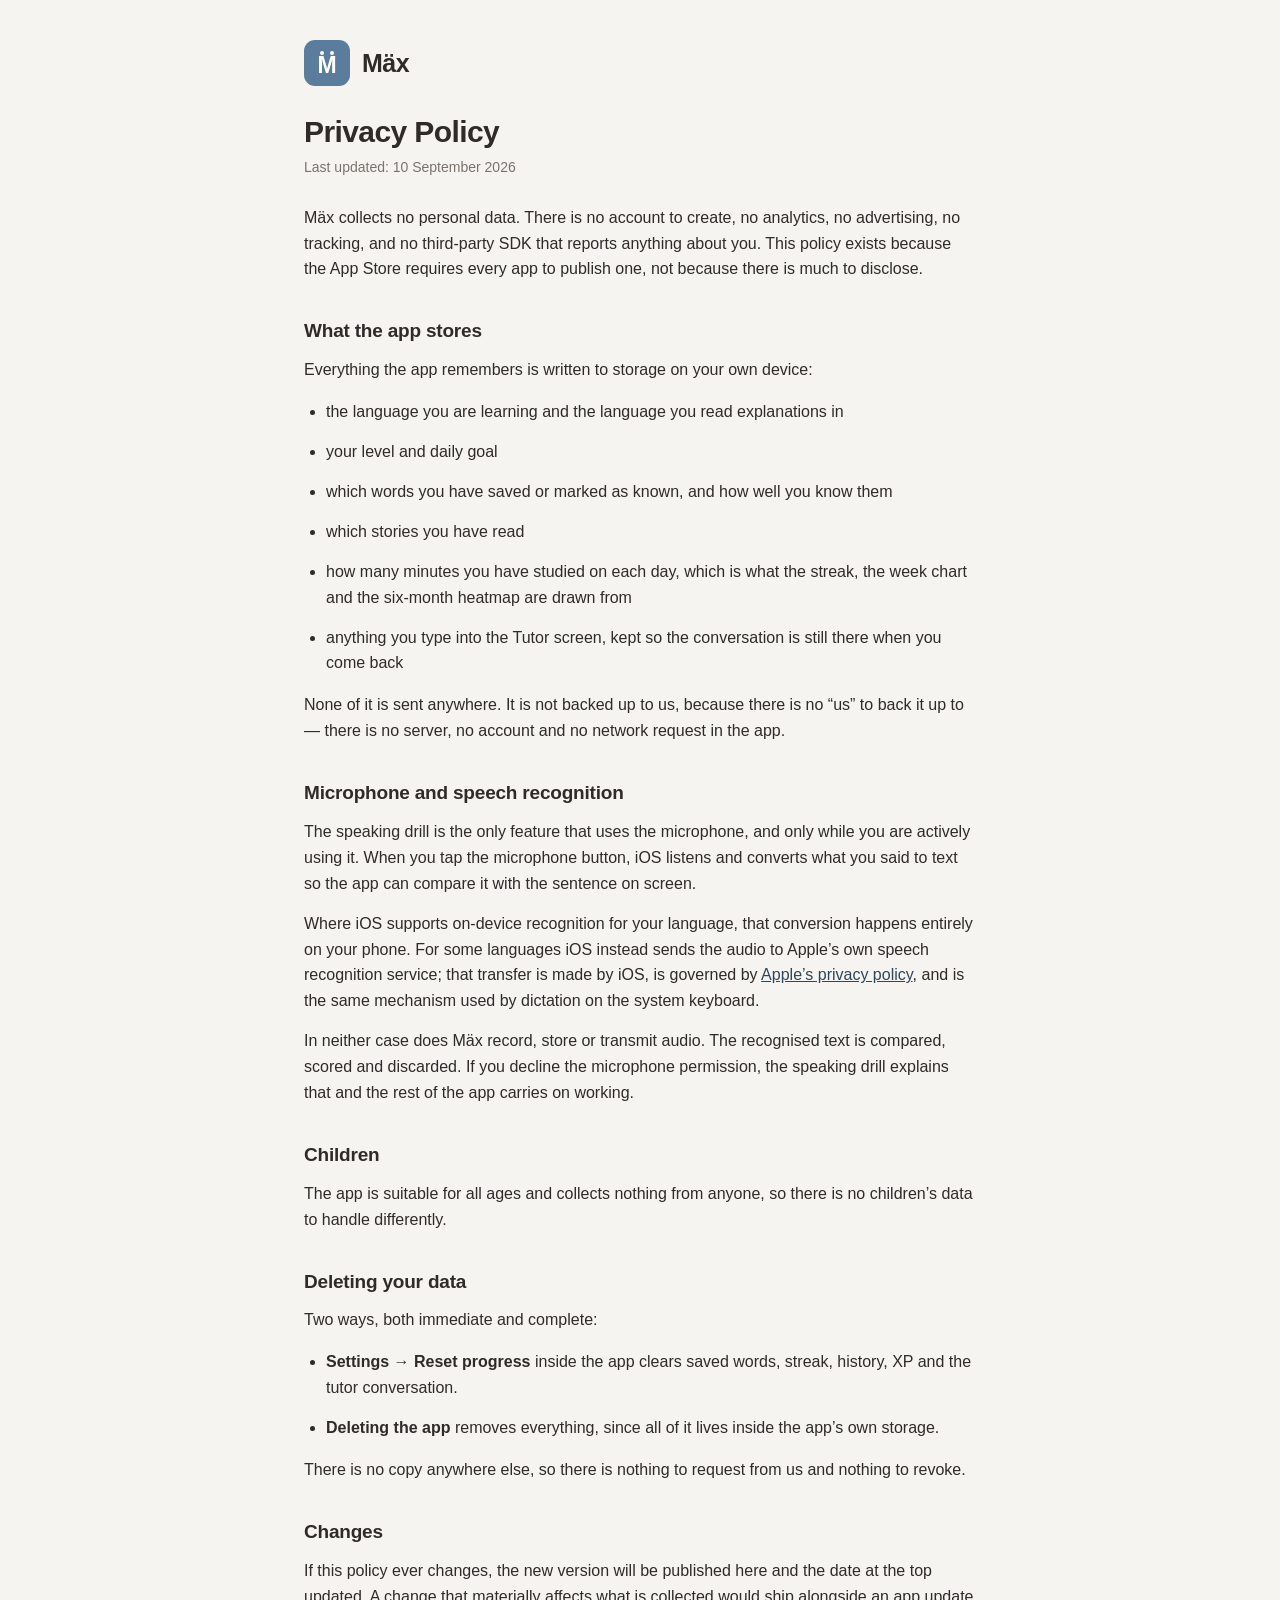
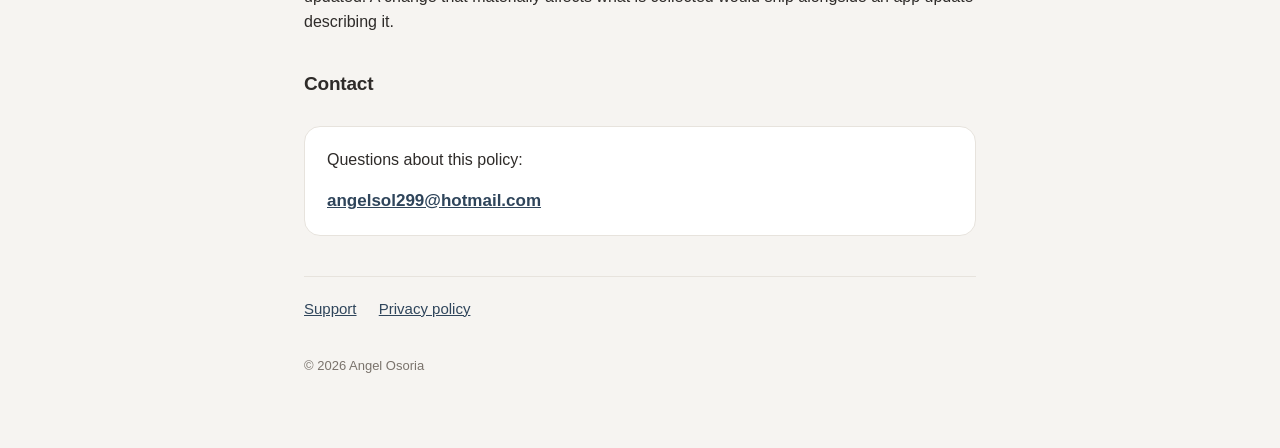
==== privacy.html @ d2ff85e1 "Add Mäx support and privacy pages for App Store Connect App Store Connect requires a Support URL and" ====
<!doctype html>
<html lang="en">
<head>
<meta charset="utf-8">
<meta name="viewport" content="width=device-width, initial-scale=1">
<title>Mäx — Privacy Policy</title>
<meta name="description" content="Mäx collects no personal data. Everything the app remembers stays on your device.">
<link rel="stylesheet" href="style.css">
</head>
<body>
<main>
<header><span class="tile"><i class="l"></i><i class="r"></i><b>M</b></span><span class="brand">Mäx</span></header>

<h1>Privacy Policy</h1>
<p class="updated">Last updated: 10 September 2026</p>

<p>Mäx collects no personal data. There is no account to create, no analytics,
no advertising, no tracking, and no third-party SDK that reports anything about
you. This policy exists because the App Store requires every app to publish one,
not because there is much to disclose.</p>

<h2>What the app stores</h2>
<p>Everything the app remembers is written to storage on your own device:</p>
<ul>
  <li>the language you are learning and the language you read explanations in</li>
  <li>your level and daily goal</li>
  <li>which words you have saved or marked as known, and how well you know them</li>
  <li>which stories you have read</li>
  <li>how many minutes you have studied on each day, which is what the streak,
      the week chart and the six-month heatmap are drawn from</li>
  <li>anything you type into the Tutor screen, kept so the conversation is still
      there when you come back</li>
</ul>
<p>None of it is sent anywhere. It is not backed up to us, because there is no
“us” to back it up to — there is no server, no account and no network request in
the app.</p>

<h2>Microphone and speech recognition</h2>
<p>The speaking drill is the only feature that uses the microphone, and only
while you are actively using it. When you tap the microphone button, iOS listens
and converts what you said to text so the app can compare it with the sentence
on screen.</p>
<p>Where iOS supports on-device recognition for your language, that conversion
happens entirely on your phone. For some languages iOS instead sends the audio
to Apple’s own speech recognition service; that transfer is made by iOS, is
governed by <a href="https://www.apple.com/legal/privacy/">Apple’s privacy
policy</a>, and is the same mechanism used by dictation on the system
keyboard.</p>
<p>In neither case does Mäx record, store or transmit audio. The recognised text
is compared, scored and discarded. If you decline the microphone permission, the
speaking drill explains that and the rest of the app carries on working.</p>

<h2>Children</h2>
<p>The app is suitable for all ages and collects nothing from anyone, so there
is no children’s data to handle differently.</p>

<h2>Deleting your data</h2>
<p>Two ways, both immediate and complete:</p>
<ul>
  <li><strong>Settings → Reset progress</strong> inside the app clears saved
      words, streak, history, XP and the tutor conversation.</li>
  <li><strong>Deleting the app</strong> removes everything, since all of it
      lives inside the app’s own storage.</li>
</ul>
<p>There is no copy anywhere else, so there is nothing to request from us and
nothing to revoke.</p>

<h2>Changes</h2>
<p>If this policy ever changes, the new version will be published here and the
date at the top updated. A change that materially affects what is collected
would ship alongside an app update describing it.</p>

<h2>Contact</h2>
<div class="card">
  <p>Questions about this policy:</p>
  <p class="mail"><a href="mailto:angelsol299@hotmail.com">angelsol299@hotmail.com</a></p>
</div>

<nav>
  <a href="index.html">Support</a>
  <a href="privacy.html">Privacy policy</a>
</nav>
<footer>© 2026 Angel Osoria</footer>
</main>
</body>
</html>
---- style.css ----
/* No web fonts, no analytics, no third-party requests of any kind. A privacy
   policy that phoned out to a CDN to render itself would be a poor advert for
   an app whose whole claim is that it collects nothing. */
:root {
  --ink: #2E2B29;
  --ground: #F6F4F1;
  --surface: #FFFFFF;
  --slate: #5B7C9D;
  --slate-deep: #2F455B;
  --muted: #7A736C;
  --divider: #E7E3DD;
}
* { box-sizing: border-box; }
body {
  margin: 0;
  padding: 0 20px 72px;
  background: var(--ground);
  color: var(--ink);
  font: 16px/1.62 -apple-system, BlinkMacSystemFont, "Segoe UI", Roboto, Helvetica, Arial, sans-serif;
  -webkit-text-size-adjust: 100%;
}
main { max-width: 42rem; margin: 0 auto; }
header { display: flex; align-items: center; gap: 12px; padding: 40px 0 28px; }
.tile {
  width: 46px; height: 46px; flex: none;
  border-radius: 11px; background: var(--slate);
  display: grid; place-items: center; position: relative;
}
.tile b { color: #fff; font-size: 23px; font-weight: 800; line-height: 1; margin-top: 5px; }
.tile i { position: absolute; top: 11px; width: 4px; height: 4px; border-radius: 50%; background: #fff; }
.tile i.l { left: 16px; } .tile i.r { right: 16px; }
.brand { font-size: 25px; font-weight: 800; letter-spacing: -0.5px; }
h1 { font-size: 30px; line-height: 1.2; letter-spacing: -0.6px; margin: 0 0 6px; }
h2 { font-size: 19px; margin: 34px 0 10px; letter-spacing: -0.2px; }
.updated { color: var(--muted); font-size: 14px; margin: 0 0 26px; }
p, li { margin: 0 0 14px; }
ul { padding-left: 22px; }
a { color: var(--slate-deep); }
a:hover { text-decoration: none; }
.card {
  background: var(--surface); border: 1px solid var(--divider);
  border-radius: 16px; padding: 20px 22px; margin: 26px 0;
}
.card p:last-child, .card ul:last-child { margin-bottom: 0; }
.mail { font-weight: 700; font-size: 17px; }
nav { margin-top: 40px; padding-top: 20px; border-top: 1px solid var(--divider); font-size: 15px; }
nav a { margin-right: 18px; }
footer { margin-top: 34px; color: var(--muted); font-size: 13px; }
@media (prefers-color-scheme: dark) {
  :root { --ink: #F1EEEA; --ground: #1B1A19; --surface: #242322; --divider: #37342F; --muted: #9C948B; --slate-deep: #A9C0D8; }
}
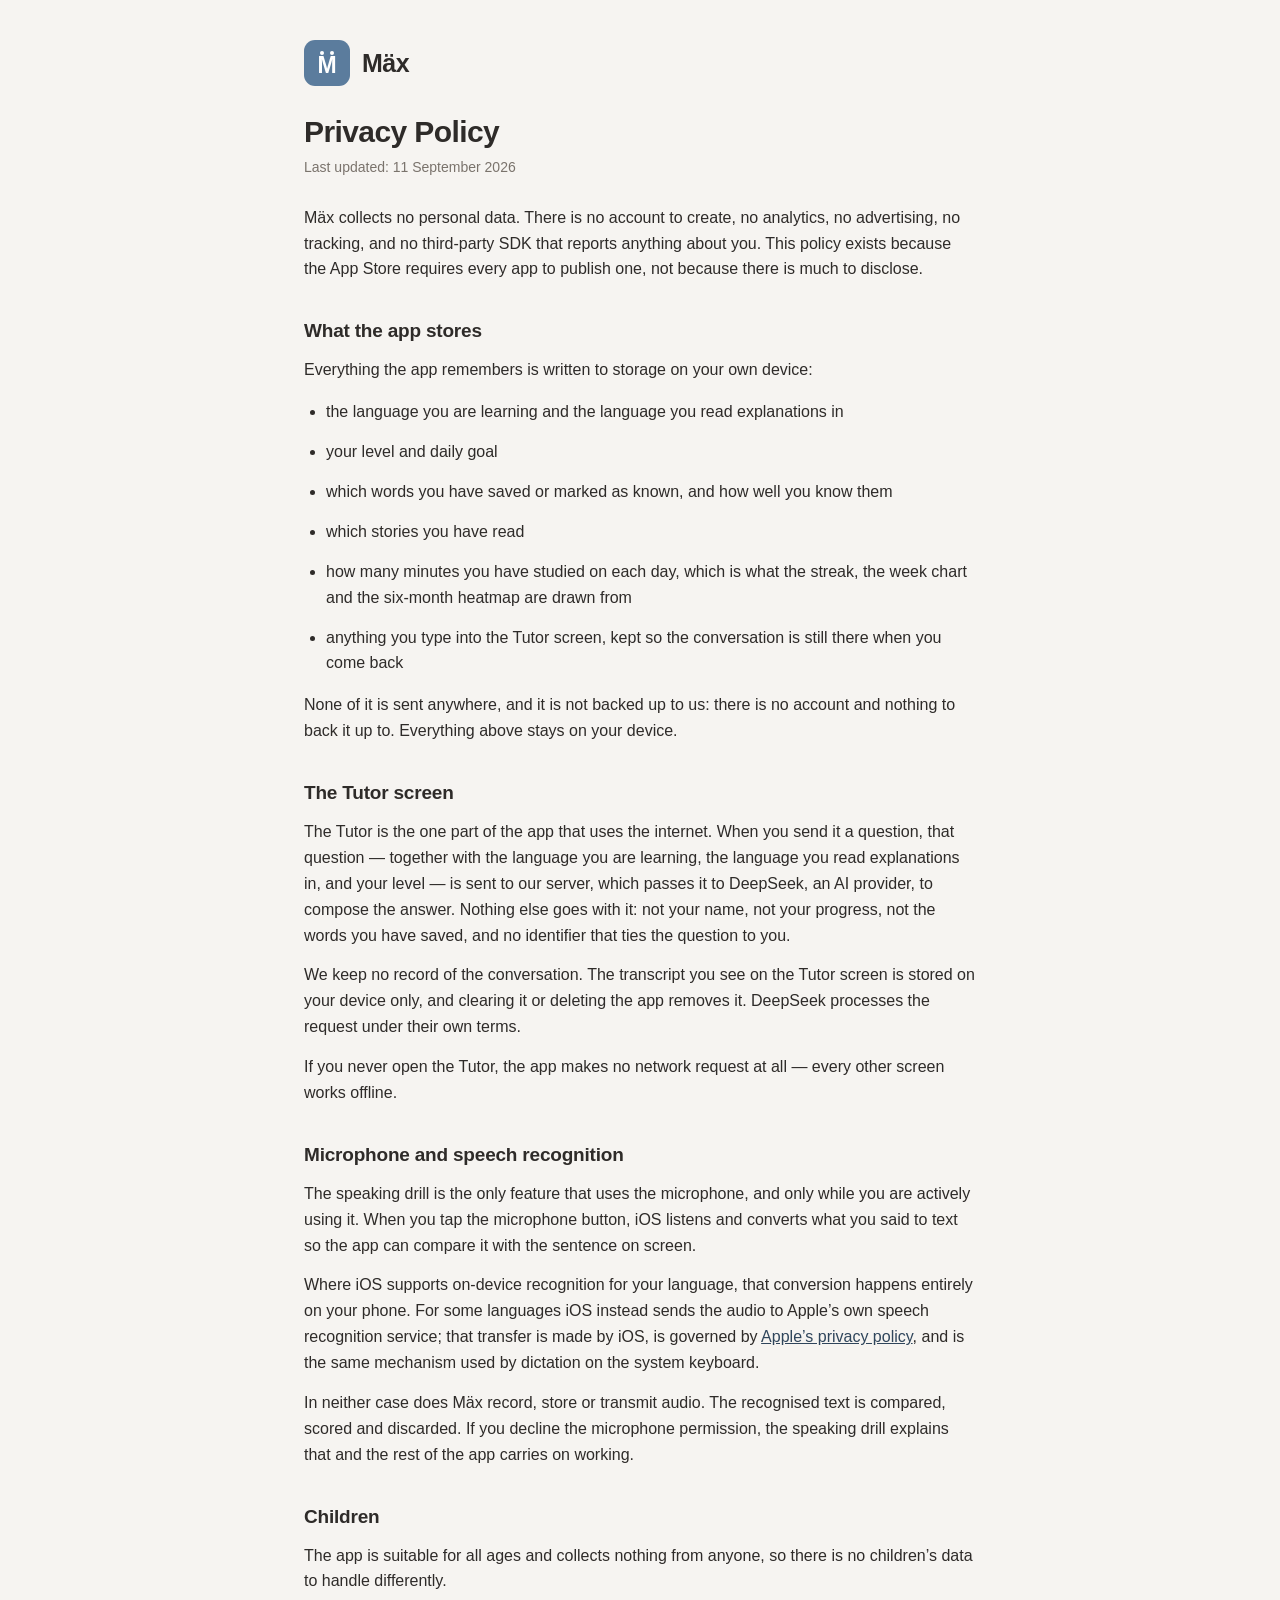
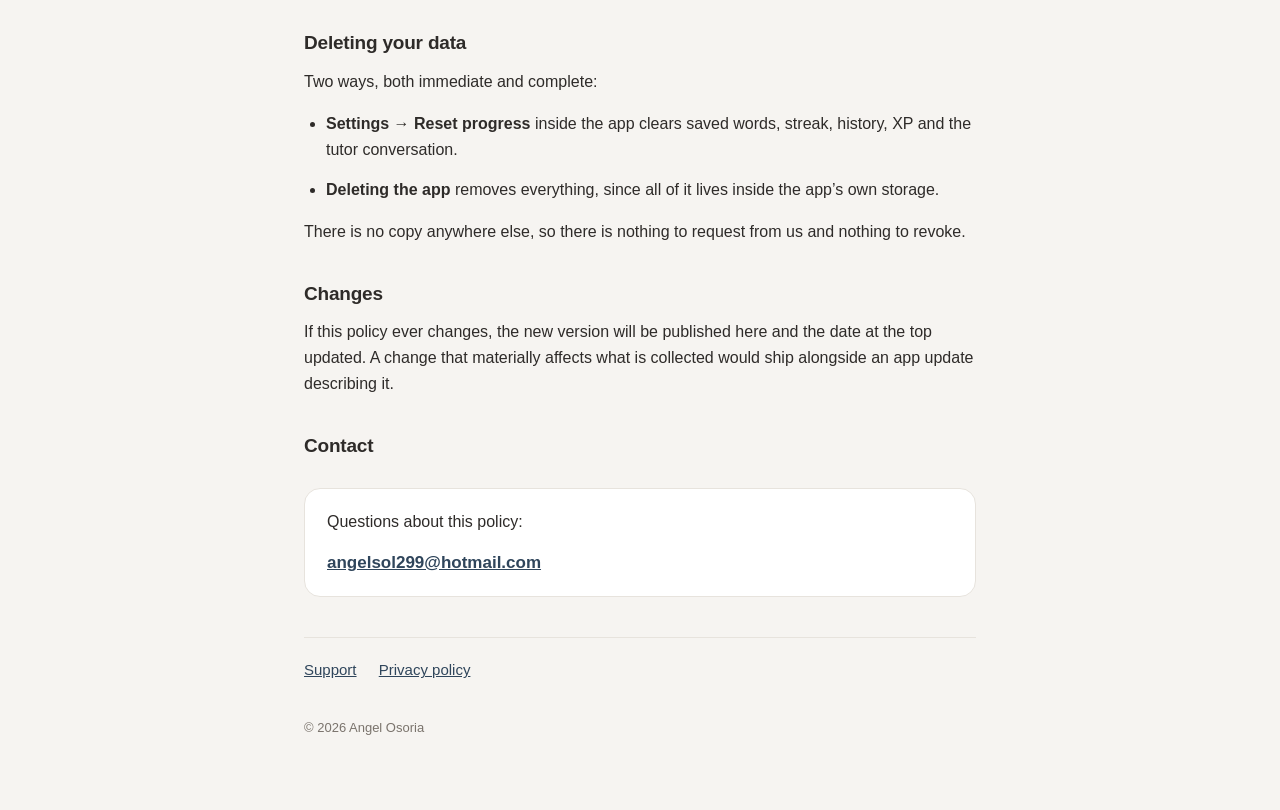
==== commit 9b10c3ce: "Disclose the Tutor's AI backend The app gained an AI tutor, so both pages asserted things that stopp" ====
--- a/privacy.html
+++ b/privacy.html
@@ -4,7 +4,7 @@
 <meta charset="utf-8">
 <meta name="viewport" content="width=device-width, initial-scale=1">
 <title>Mäx — Privacy Policy</title>
-<meta name="description" content="Mäx collects no personal data. Everything the app remembers stays on your device.">
+<meta name="description" content="Mäx collects no personal data. Everything the app remembers stays on your device; only a question you type into the Tutor leaves it.">
 <link rel="stylesheet" href="style.css">
 </head>
 <body>
@@ -12,7 +12,7 @@
 <header><span class="tile"><i class="l"></i><i class="r"></i><b>M</b></span><span class="brand">Mäx</span></header>
 
 <h1>Privacy Policy</h1>
-<p class="updated">Last updated: 10 September 2026</p>
+<p class="updated">Last updated: 11 September 2026</p>
 
 <p>Mäx collects no personal data. There is no account to create, no analytics,
 no advertising, no tracking, and no third-party SDK that reports anything about
@@ -31,9 +31,21 @@
   <li>anything you type into the Tutor screen, kept so the conversation is still
       there when you come back</li>
 </ul>
-<p>None of it is sent anywhere. It is not backed up to us, because there is no
-“us” to back it up to — there is no server, no account and no network request in
-the app.</p>
+<p>None of it is sent anywhere, and it is not backed up to us: there is no
+account and nothing to back it up to. Everything above stays on your device.</p>
+
+<h2>The Tutor screen</h2>
+<p>The Tutor is the one part of the app that uses the internet. When you send it
+a question, that question — together with the language you are learning, the
+language you read explanations in, and your level — is sent to our server, which
+passes it to DeepSeek, an AI provider, to compose the answer. Nothing else goes
+with it: not your name, not your progress, not the words you have saved, and no
+identifier that ties the question to you.</p>
+<p>We keep no record of the conversation. The transcript you see on the Tutor
+screen is stored on your device only, and clearing it or deleting the app
+removes it. DeepSeek processes the request under their own terms.</p>
+<p>If you never open the Tutor, the app makes no network request at all — every
+other screen works offline.</p>
 
 <h2>Microphone and speech recognition</h2>
 <p>The speaking drill is the only feature that uses the microphone, and only
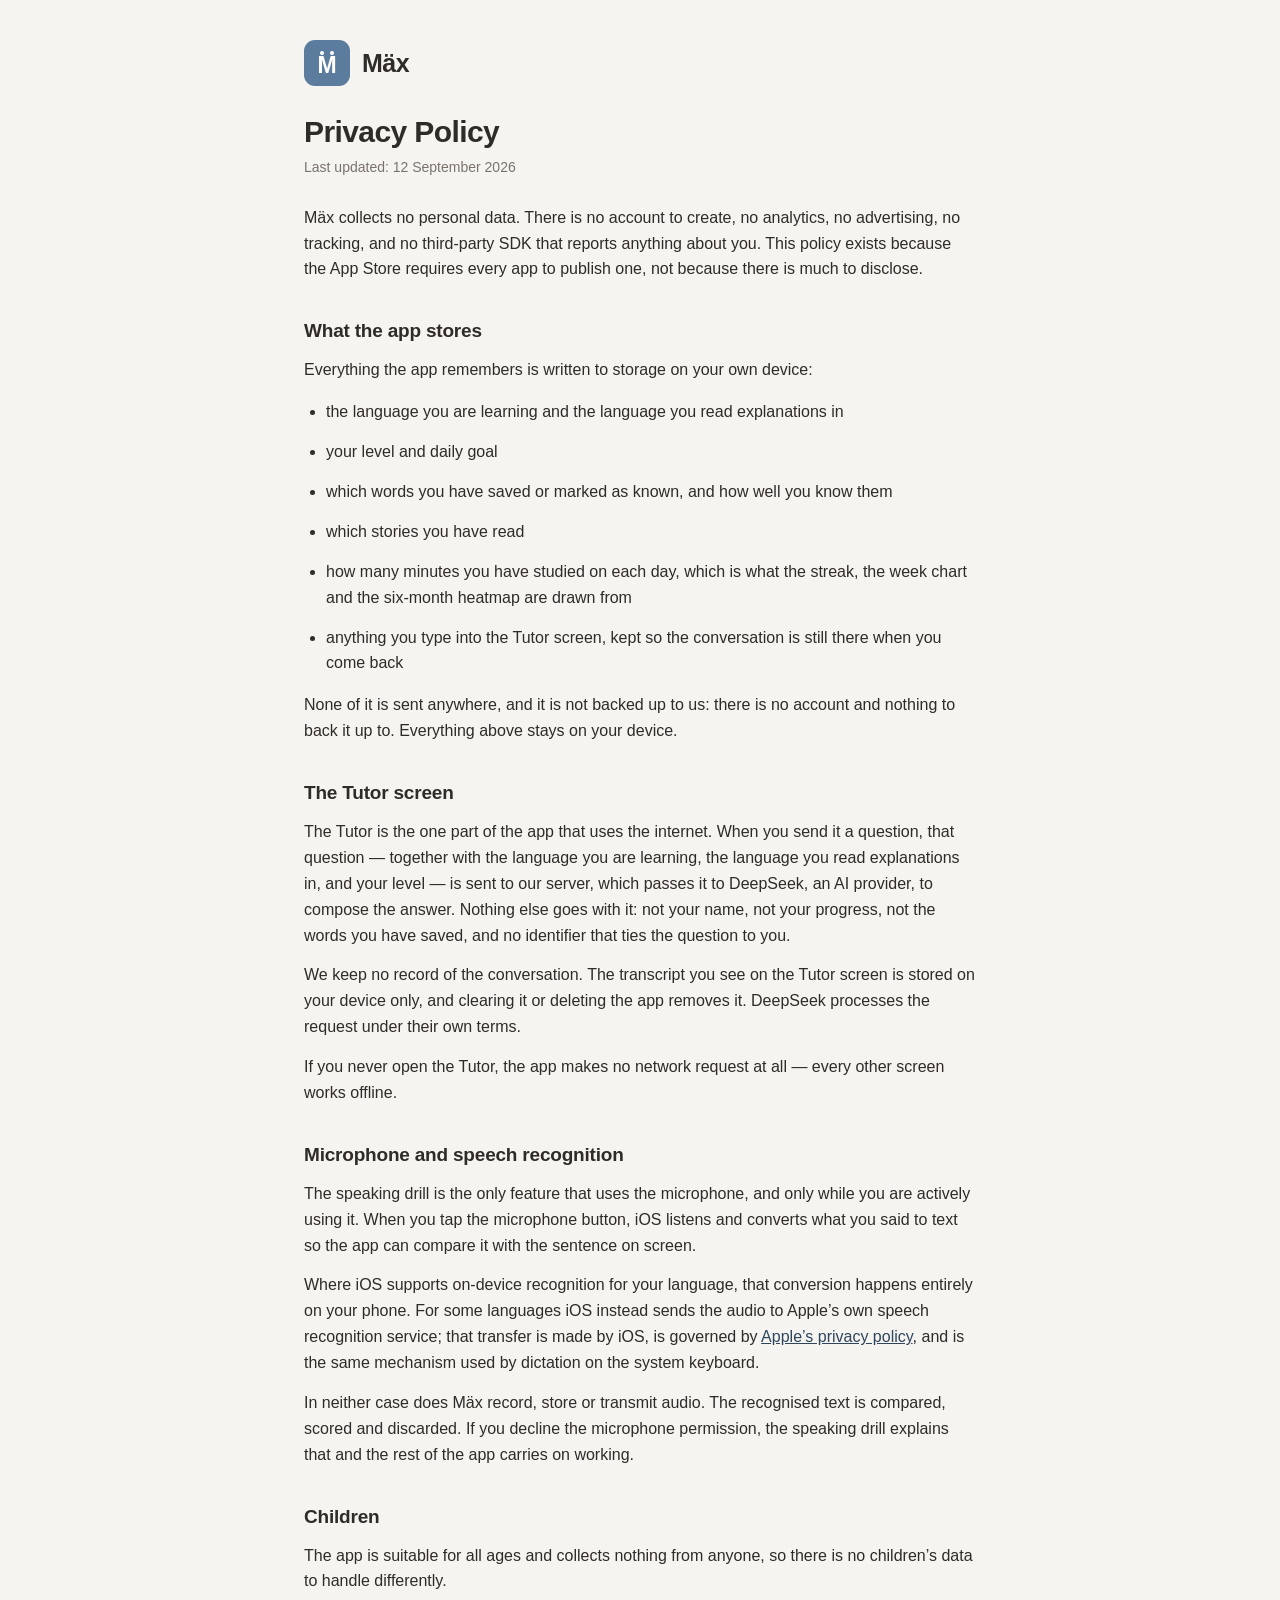
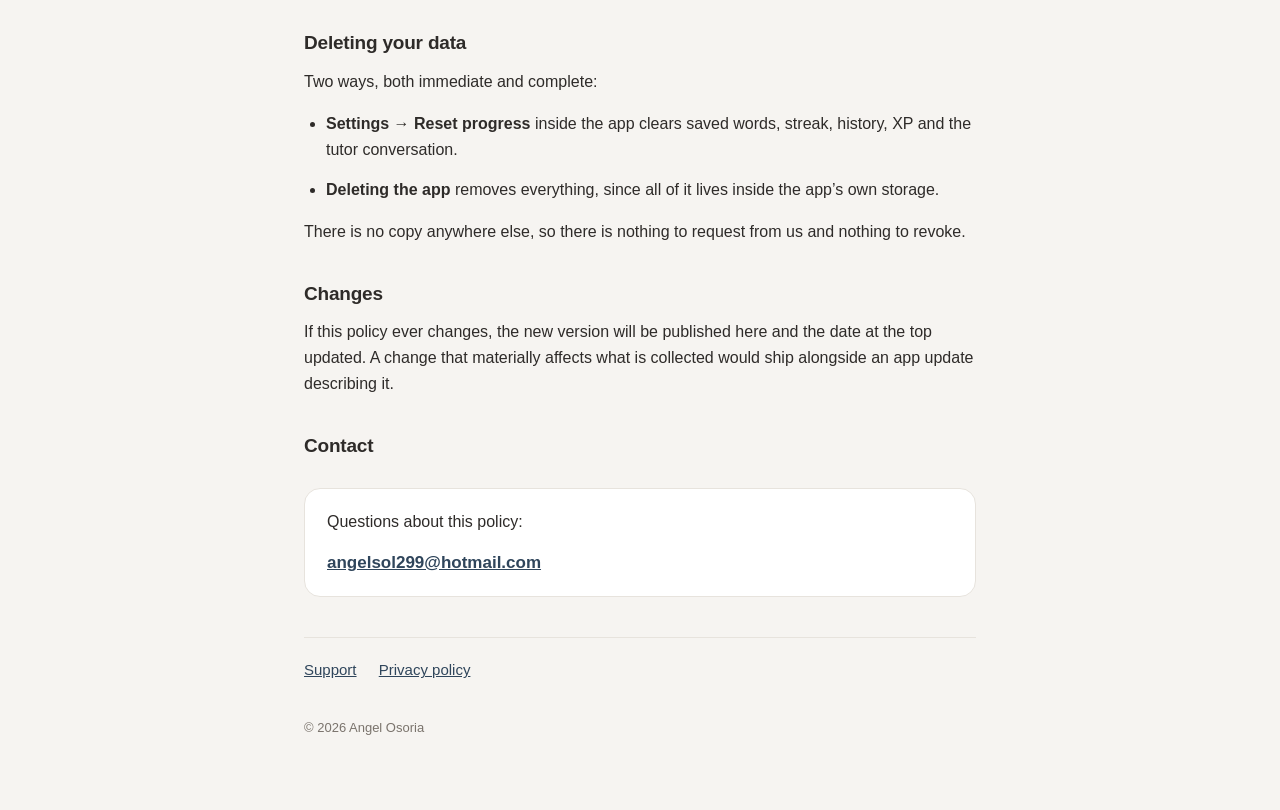
==== commit f177cb86: "Date the policy to the day it actually published Co-Authored-By: Claude Opus 5 <noreply@anthropic.co" ====
--- a/privacy.html
+++ b/privacy.html
@@ -12,7 +12,7 @@
 <header><span class="tile"><i class="l"></i><i class="r"></i><b>M</b></span><span class="brand">Mäx</span></header>
 
 <h1>Privacy Policy</h1>
-<p class="updated">Last updated: 11 September 2026</p>
+<p class="updated">Last updated: 12 September 2026</p>
 
 <p>Mäx collects no personal data. There is no account to create, no analytics,
 no advertising, no tracking, and no third-party SDK that reports anything about
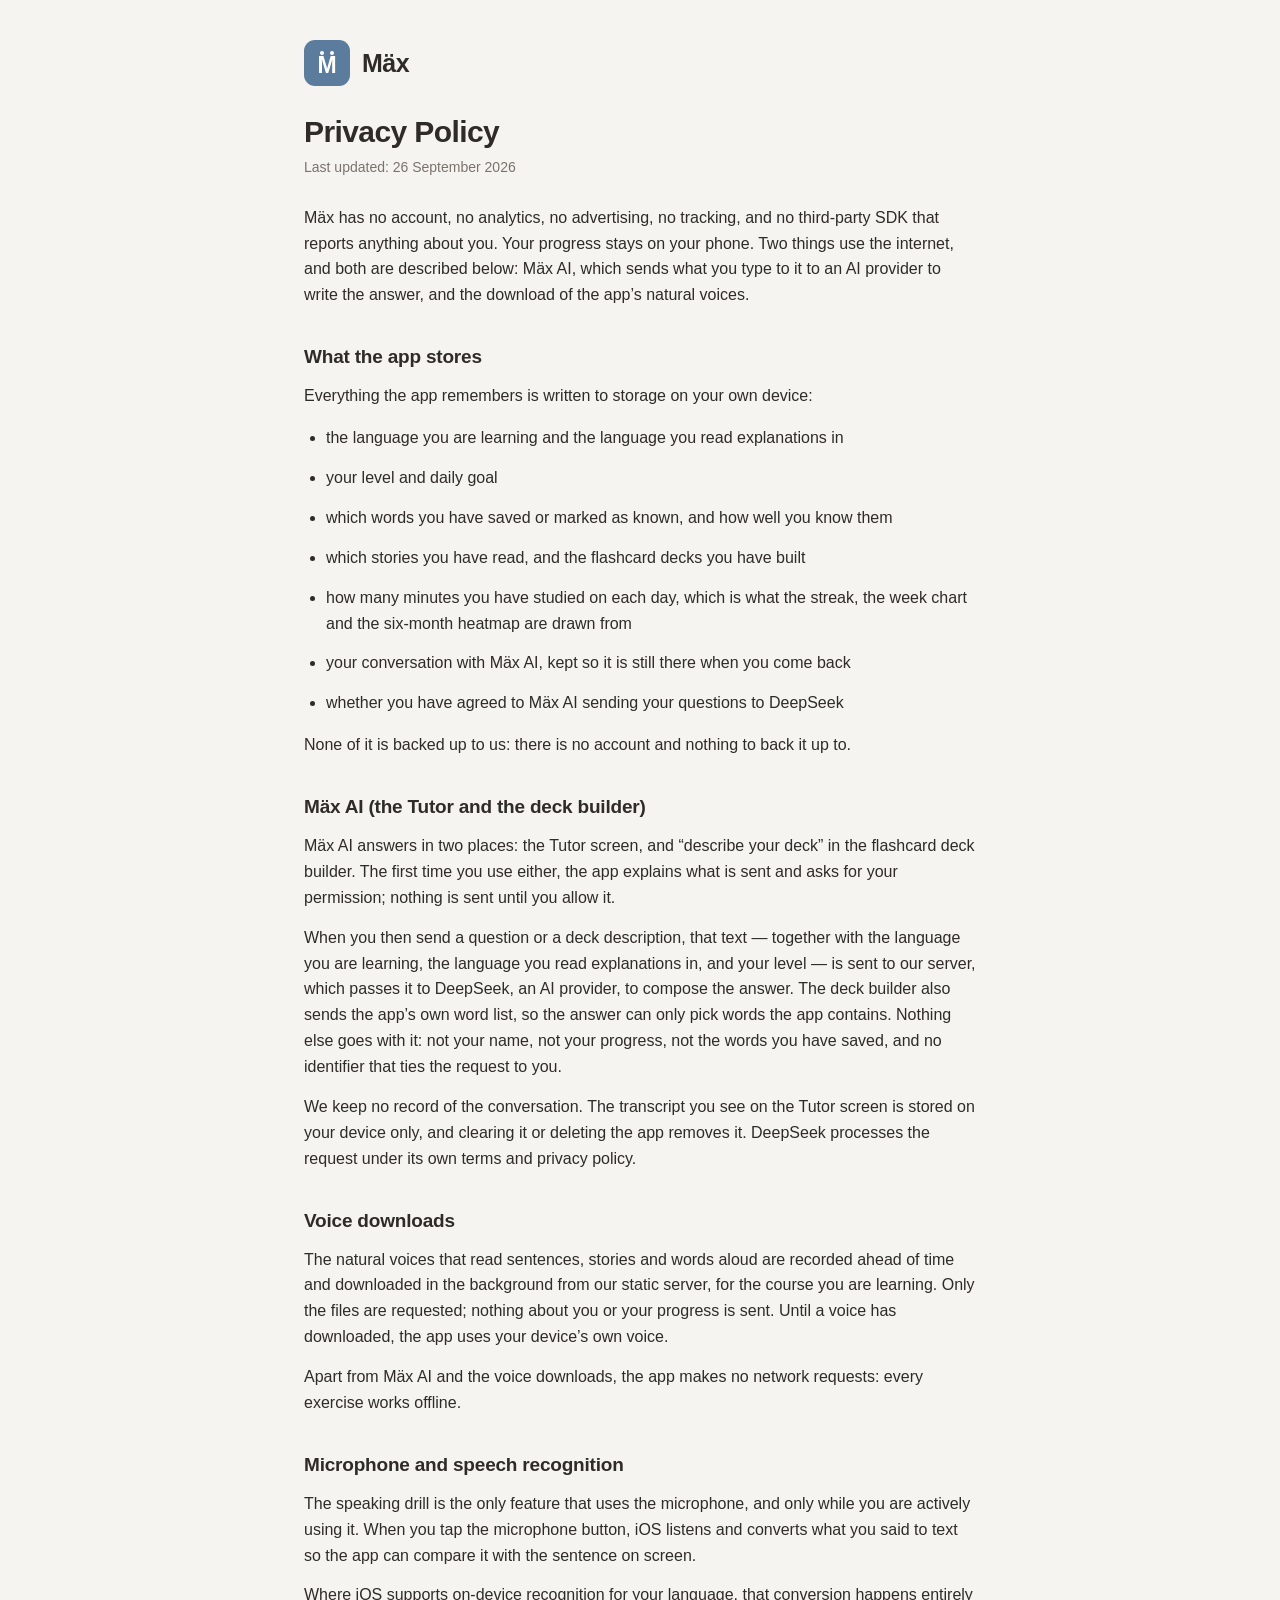
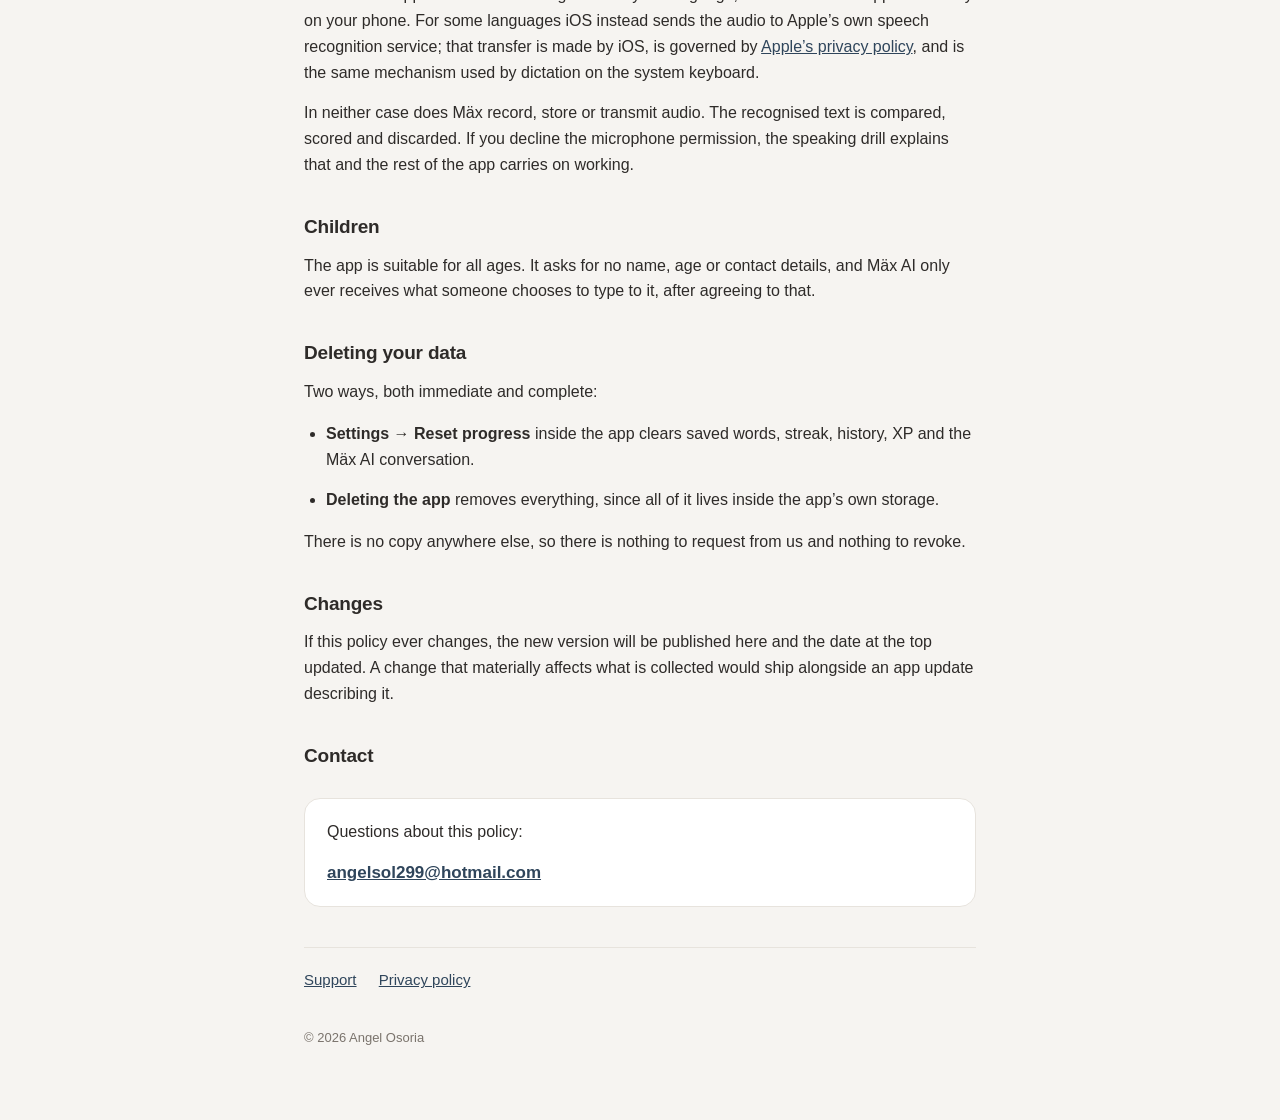
==== commit d6704168: "Disclose the deck builder, consent prompt and voice downloads The policy said the Tutor was the only" ====
--- a/privacy.html
+++ b/privacy.html
@@ -12,12 +12,13 @@
 <header><span class="tile"><i class="l"></i><i class="r"></i><b>M</b></span><span class="brand">Mäx</span></header>
 
 <h1>Privacy Policy</h1>
-<p class="updated">Last updated: 12 September 2026</p>
+<p class="updated">Last updated: 26 September 2026</p>
 
-<p>Mäx collects no personal data. There is no account to create, no analytics,
-no advertising, no tracking, and no third-party SDK that reports anything about
-you. This policy exists because the App Store requires every app to publish one,
-not because there is much to disclose.</p>
+<p>Mäx has no account, no analytics, no advertising, no tracking, and no
+third-party SDK that reports anything about you. Your progress stays on your
+phone. Two things use the internet, and both are described below: Mäx AI,
+which sends what you type to it to an AI provider to write the answer, and the
+download of the app’s natural voices.</p>
 
 <h2>What the app stores</h2>
 <p>Everything the app remembers is written to storage on your own device:</p>
@@ -25,27 +26,40 @@
   <li>the language you are learning and the language you read explanations in</li>
   <li>your level and daily goal</li>
   <li>which words you have saved or marked as known, and how well you know them</li>
-  <li>which stories you have read</li>
+  <li>which stories you have read, and the flashcard decks you have built</li>
   <li>how many minutes you have studied on each day, which is what the streak,
-      the week chart and the six-month heatmap are drawn from</li>
-  <li>anything you type into the Tutor screen, kept so the conversation is still
-      there when you come back</li>
+    the week chart and the six-month heatmap are drawn from</li>
+  <li>your conversation with Mäx AI, kept so it is still there when you come back</li>
+  <li>whether you have agreed to Mäx AI sending your questions to DeepSeek</li>
 </ul>
-<p>None of it is sent anywhere, and it is not backed up to us: there is no
-account and nothing to back it up to. Everything above stays on your device.</p>
+<p>None of it is backed up to us: there is no account and nothing to back it
+up to.</p>
 
-<h2>The Tutor screen</h2>
-<p>The Tutor is the one part of the app that uses the internet. When you send it
-a question, that question — together with the language you are learning, the
-language you read explanations in, and your level — is sent to our server, which
-passes it to DeepSeek, an AI provider, to compose the answer. Nothing else goes
+<h2>Mäx AI (the Tutor and the deck builder)</h2>
+<p>Mäx AI answers in two places: the Tutor screen, and “describe your deck” in
+the flashcard deck builder. The first time you use either, the app explains
+what is sent and asks for your permission; nothing is sent until you allow
+it.</p>
+<p>When you then send a question or a deck description, that text — together
+with the language you are learning, the language you read explanations in, and
+your level — is sent to our server, which passes it to DeepSeek, an AI
+provider, to compose the answer. The deck builder also sends the app’s own word
+list, so the answer can only pick words the app contains. Nothing else goes
 with it: not your name, not your progress, not the words you have saved, and no
-identifier that ties the question to you.</p>
+identifier that ties the request to you.</p>
 <p>We keep no record of the conversation. The transcript you see on the Tutor
 screen is stored on your device only, and clearing it or deleting the app
-removes it. DeepSeek processes the request under their own terms.</p>
-<p>If you never open the Tutor, the app makes no network request at all — every
-other screen works offline.</p>
+removes it. DeepSeek processes the request under its own terms and privacy
+policy.</p>
+
+<h2>Voice downloads</h2>
+<p>The natural voices that read sentences, stories and words aloud are recorded
+ahead of time and downloaded in the background from our static server, for the
+course you are learning. Only the files are requested; nothing about you or
+your progress is sent. Until a voice has downloaded, the app uses your device’s
+own voice.</p>
+<p>Apart from Mäx AI and the voice downloads, the app makes no network
+requests: every exercise works offline.</p>
 
 <h2>Microphone and speech recognition</h2>
 <p>The speaking drill is the only feature that uses the microphone, and only
@@ -63,14 +77,15 @@
 speaking drill explains that and the rest of the app carries on working.</p>
 
 <h2>Children</h2>
-<p>The app is suitable for all ages and collects nothing from anyone, so there
-is no children’s data to handle differently.</p>
+<p>The app is suitable for all ages. It asks for no name, age or contact
+details, and Mäx AI only ever receives what someone chooses to type to it,
+after agreeing to that.</p>
 
 <h2>Deleting your data</h2>
 <p>Two ways, both immediate and complete:</p>
 <ul>
   <li><strong>Settings → Reset progress</strong> inside the app clears saved
-      words, streak, history, XP and the tutor conversation.</li>
+      words, streak, history, XP and the Mäx AI conversation.</li>
   <li><strong>Deleting the app</strong> removes everything, since all of it
       lives inside the app’s own storage.</li>
 </ul>
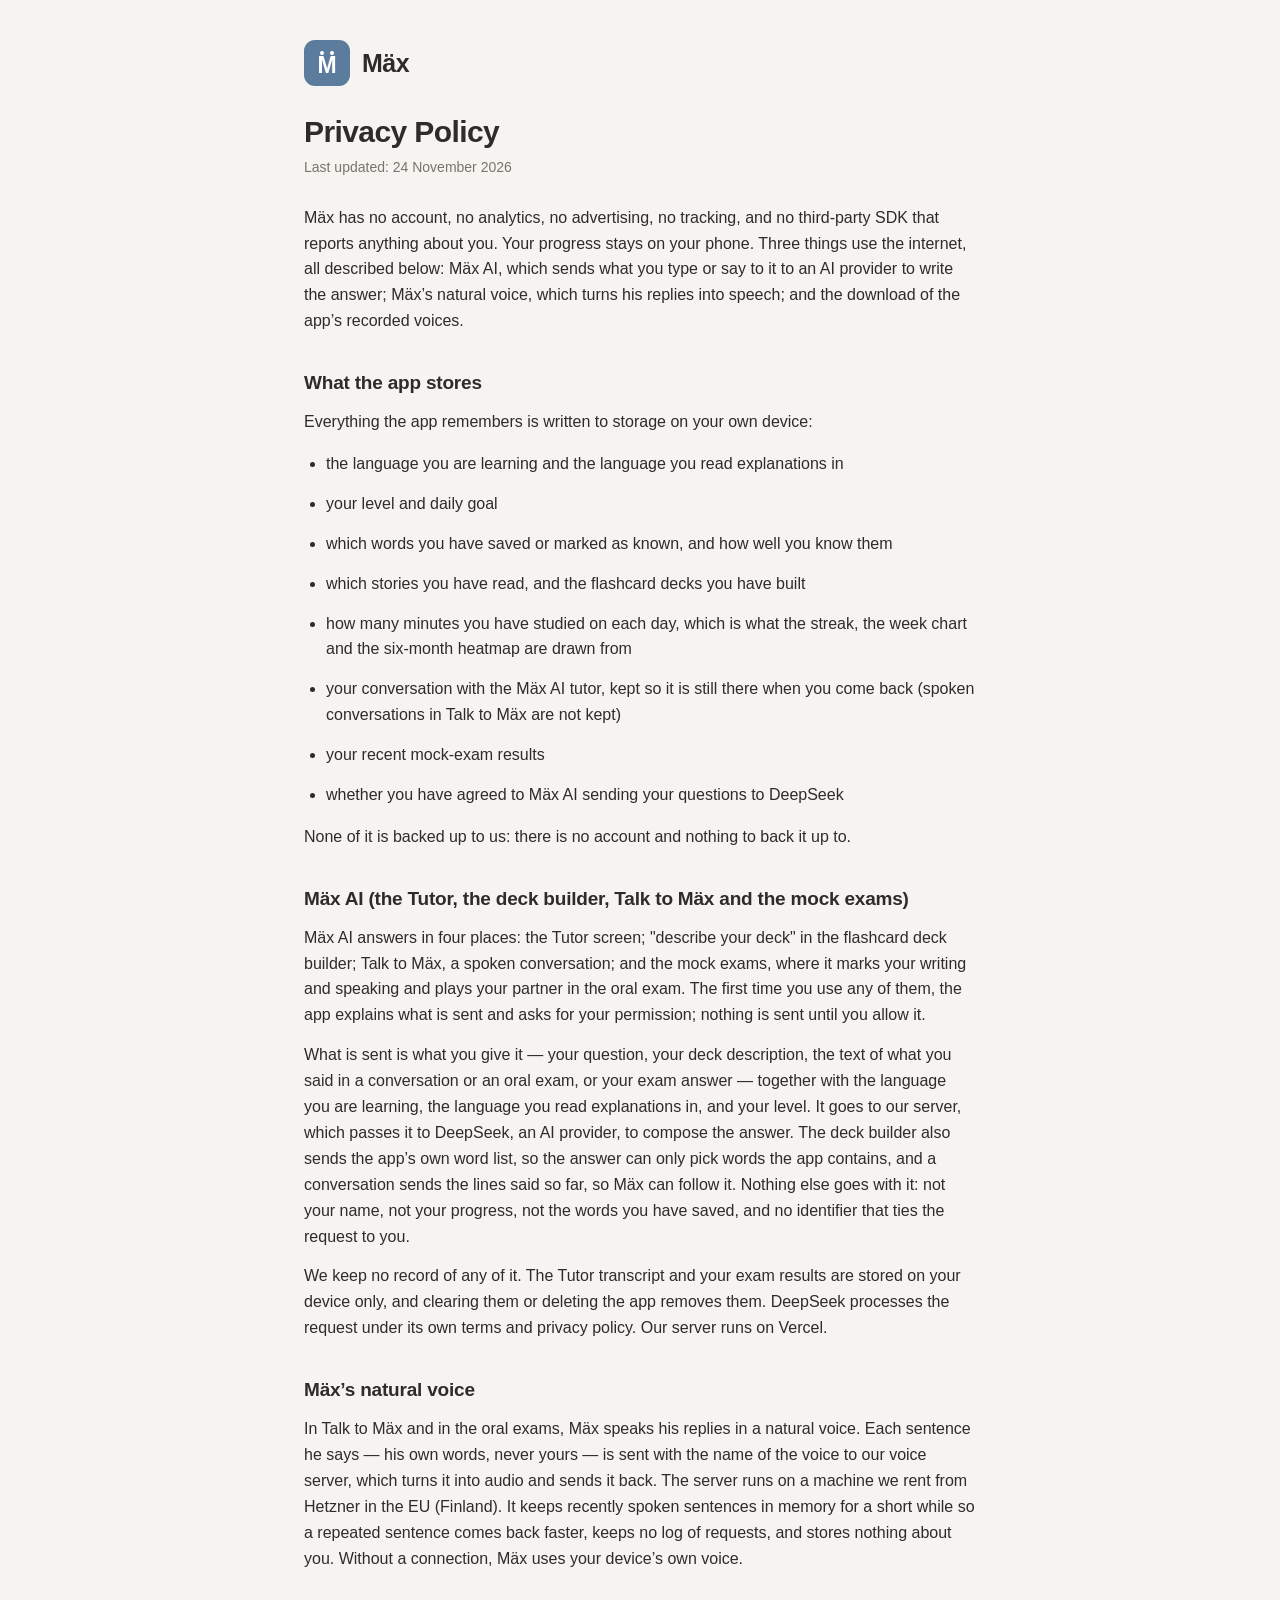
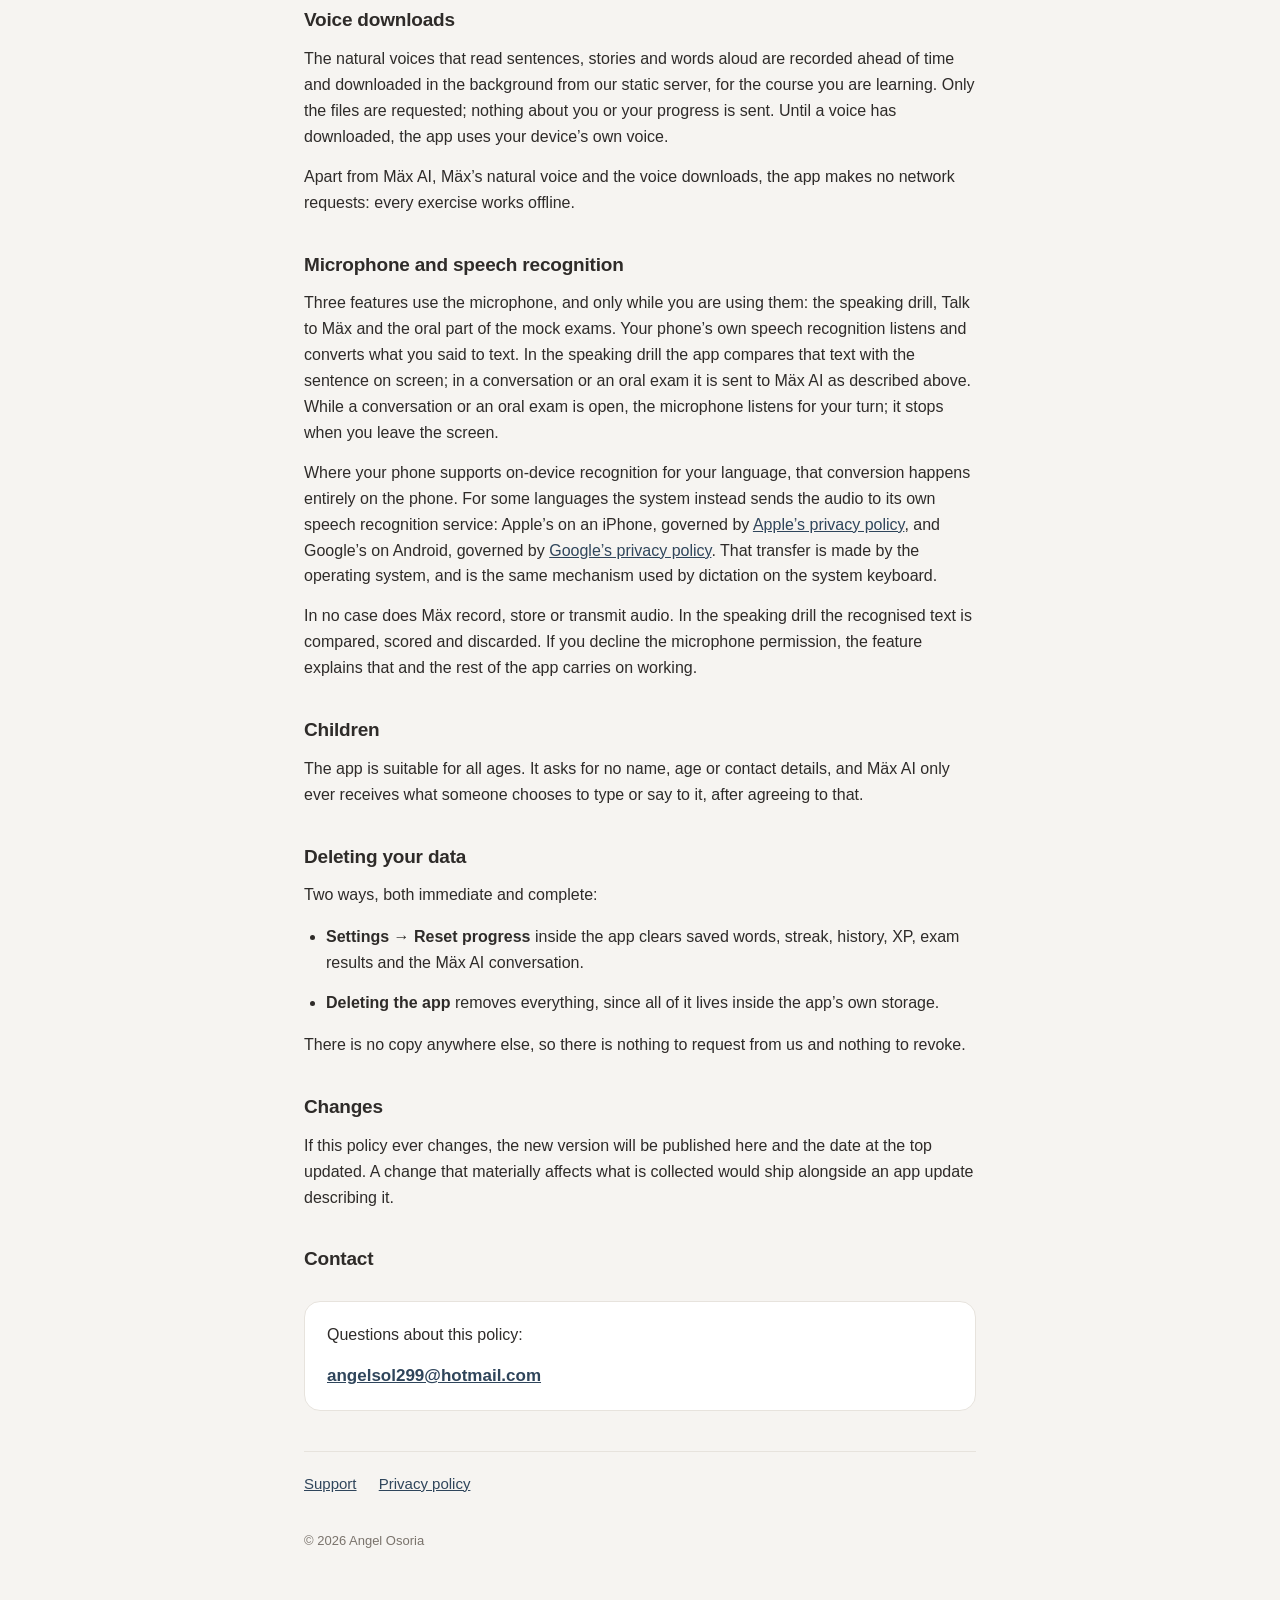
==== commit ebc7d531: "Disclose Talk to Mäx, mock exams and the natural voice server Co-Authored-By: Claude Opus 5.5 <norep" ====
--- a/privacy.html
+++ b/privacy.html
@@ -4,7 +4,7 @@
 <meta charset="utf-8">
 <meta name="viewport" content="width=device-width, initial-scale=1">
 <title>Mäx — Privacy Policy</title>
-<meta name="description" content="Mäx collects no personal data. Everything the app remembers stays on your device; only a question you type into the Tutor leaves it.">
+<meta name="description" content="Mäx collects no personal data. Everything the app remembers stays on your device; only what you send to Mäx AI, and the sentences Mäx speaks, leave it.">
 <link rel="stylesheet" href="style.css">
 </head>
 <body>
@@ -12,90 +12,71 @@
 <header><span class="tile"><i class="l"></i><i class="r"></i><b>M</b></span><span class="brand">Mäx</span></header>
 
 <h1>Privacy Policy</h1>
-<p class="updated">Last updated: 26 September 2026</p>
+<p class="updated">Last updated: 24 November 2026</p>
 
-<p>Mäx has no account, no analytics, no advertising, no tracking, and no
-third-party SDK that reports anything about you. Your progress stays on your
-phone. Two things use the internet, and both are described below: Mäx AI,
-which sends what you type to it to an AI provider to write the answer, and the
-download of the app’s natural voices.</p>
+<p>Mäx has no account, no analytics, no advertising, no tracking, and no third-party SDK that reports anything about you. Your progress stays on your phone. Three things use the internet, all described below: Mäx AI, which sends what you type or say to it to an AI provider to write the answer; Mäx’s natural voice, which turns his replies into speech; and the download of the app’s recorded voices.</p>
 
 <h2>What the app stores</h2>
+
 <p>Everything the app remembers is written to storage on your own device:</p>
+
 <ul>
   <li>the language you are learning and the language you read explanations in</li>
   <li>your level and daily goal</li>
   <li>which words you have saved or marked as known, and how well you know them</li>
   <li>which stories you have read, and the flashcard decks you have built</li>
-  <li>how many minutes you have studied on each day, which is what the streak,
-    the week chart and the six-month heatmap are drawn from</li>
-  <li>your conversation with Mäx AI, kept so it is still there when you come back</li>
+  <li>how many minutes you have studied on each day, which is what the streak, the week chart and the six-month heatmap are drawn from</li>
+  <li>your conversation with the Mäx AI tutor, kept so it is still there when you come back (spoken conversations in Talk to Mäx are not kept)</li>
+  <li>your recent mock-exam results</li>
   <li>whether you have agreed to Mäx AI sending your questions to DeepSeek</li>
 </ul>
-<p>None of it is backed up to us: there is no account and nothing to back it
-up to.</p>
 
-<h2>Mäx AI (the Tutor and the deck builder)</h2>
-<p>Mäx AI answers in two places: the Tutor screen, and “describe your deck” in
-the flashcard deck builder. The first time you use either, the app explains
-what is sent and asks for your permission; nothing is sent until you allow
-it.</p>
-<p>When you then send a question or a deck description, that text — together
-with the language you are learning, the language you read explanations in, and
-your level — is sent to our server, which passes it to DeepSeek, an AI
-provider, to compose the answer. The deck builder also sends the app’s own word
-list, so the answer can only pick words the app contains. Nothing else goes
-with it: not your name, not your progress, not the words you have saved, and no
-identifier that ties the request to you.</p>
-<p>We keep no record of the conversation. The transcript you see on the Tutor
-screen is stored on your device only, and clearing it or deleting the app
-removes it. DeepSeek processes the request under its own terms and privacy
-policy.</p>
+<p>None of it is backed up to us: there is no account and nothing to back it up to.</p>
+
+<h2>Mäx AI (the Tutor, the deck builder, Talk to Mäx and the mock exams)</h2>
+
+<p>Mäx AI answers in four places: the Tutor screen; "describe your deck" in the flashcard deck builder; Talk to Mäx, a spoken conversation; and the mock exams, where it marks your writing and speaking and plays your partner in the oral exam. The first time you use any of them, the app explains what is sent and asks for your permission; nothing is sent until you allow it.</p>
+
+<p>What is sent is what you give it — your question, your deck description, the text of what you said in a conversation or an oral exam, or your exam answer — together with the language you are learning, the language you read explanations in, and your level. It goes to our server, which passes it to DeepSeek, an AI provider, to compose the answer. The deck builder also sends the app’s own word list, so the answer can only pick words the app contains, and a conversation sends the lines said so far, so Mäx can follow it. Nothing else goes with it: not your name, not your progress, not the words you have saved, and no identifier that ties the request to you.</p>
+
+<p>We keep no record of any of it. The Tutor transcript and your exam results are stored on your device only, and clearing them or deleting the app removes them. DeepSeek processes the request under its own terms and privacy policy. Our server runs on Vercel.</p>
+
+<h2>Mäx’s natural voice</h2>
+
+<p>In Talk to Mäx and in the oral exams, Mäx speaks his replies in a natural voice. Each sentence he says — his own words, never yours — is sent with the name of the voice to our voice server, which turns it into audio and sends it back. The server runs on a machine we rent from Hetzner in the EU (Finland). It keeps recently spoken sentences in memory for a short while so a repeated sentence comes back faster, keeps no log of requests, and stores nothing about you. Without a connection, Mäx uses your device’s own voice.</p>
 
 <h2>Voice downloads</h2>
-<p>The natural voices that read sentences, stories and words aloud are recorded
-ahead of time and downloaded in the background from our static server, for the
-course you are learning. Only the files are requested; nothing about you or
-your progress is sent. Until a voice has downloaded, the app uses your device’s
-own voice.</p>
-<p>Apart from Mäx AI and the voice downloads, the app makes no network
-requests: every exercise works offline.</p>
+
+<p>The natural voices that read sentences, stories and words aloud are recorded ahead of time and downloaded in the background from our static server, for the course you are learning. Only the files are requested; nothing about you or your progress is sent. Until a voice has downloaded, the app uses your device’s own voice.</p>
+
+<p>Apart from Mäx AI, Mäx’s natural voice and the voice downloads, the app makes no network requests: every exercise works offline.</p>
 
 <h2>Microphone and speech recognition</h2>
-<p>The speaking drill is the only feature that uses the microphone, and only
-while you are actively using it. When you tap the microphone button, iOS listens
-and converts what you said to text so the app can compare it with the sentence
-on screen.</p>
-<p>Where iOS supports on-device recognition for your language, that conversion
-happens entirely on your phone. For some languages iOS instead sends the audio
-to Apple’s own speech recognition service; that transfer is made by iOS, is
-governed by <a href="https://www.apple.com/legal/privacy/">Apple’s privacy
-policy</a>, and is the same mechanism used by dictation on the system
-keyboard.</p>
-<p>In neither case does Mäx record, store or transmit audio. The recognised text
-is compared, scored and discarded. If you decline the microphone permission, the
-speaking drill explains that and the rest of the app carries on working.</p>
+
+<p>Three features use the microphone, and only while you are using them: the speaking drill, Talk to Mäx and the oral part of the mock exams. Your phone’s own speech recognition listens and converts what you said to text. In the speaking drill the app compares that text with the sentence on screen; in a conversation or an oral exam it is sent to Mäx AI as described above. While a conversation or an oral exam is open, the microphone listens for your turn; it stops when you leave the screen.</p>
+
+<p>Where your phone supports on-device recognition for your language, that conversion happens entirely on the phone. For some languages the system instead sends the audio to its own speech recognition service: Apple’s on an iPhone, governed by <a href="https://www.apple.com/legal/privacy/">Apple’s privacy policy</a>, and Google’s on Android, governed by <a href="https://policies.google.com/privacy">Google’s privacy policy</a>. That transfer is made by the operating system, and is the same mechanism used by dictation on the system keyboard.</p>
+
+<p>In no case does Mäx record, store or transmit audio. In the speaking drill the recognised text is compared, scored and discarded. If you decline the microphone permission, the feature explains that and the rest of the app carries on working.</p>
 
 <h2>Children</h2>
-<p>The app is suitable for all ages. It asks for no name, age or contact
-details, and Mäx AI only ever receives what someone chooses to type to it,
-after agreeing to that.</p>
+
+<p>The app is suitable for all ages. It asks for no name, age or contact details, and Mäx AI only ever receives what someone chooses to type or say to it, after agreeing to that.</p>
 
 <h2>Deleting your data</h2>
+
 <p>Two ways, both immediate and complete:</p>
+
 <ul>
-  <li><strong>Settings → Reset progress</strong> inside the app clears saved
-      words, streak, history, XP and the Mäx AI conversation.</li>
-  <li><strong>Deleting the app</strong> removes everything, since all of it
-      lives inside the app’s own storage.</li>
+  <li><strong>Settings → Reset progress</strong> inside the app clears saved words, streak, history, XP, exam results and the Mäx AI conversation.</li>
+  <li><strong>Deleting the app</strong> removes everything, since all of it lives inside the app’s own storage.</li>
 </ul>
-<p>There is no copy anywhere else, so there is nothing to request from us and
-nothing to revoke.</p>
+
+<p>There is no copy anywhere else, so there is nothing to request from us and nothing to revoke.</p>
 
 <h2>Changes</h2>
-<p>If this policy ever changes, the new version will be published here and the
-date at the top updated. A change that materially affects what is collected
-would ship alongside an app update describing it.</p>
+
+<p>If this policy ever changes, the new version will be published here and the date at the top updated. A change that materially affects what is collected would ship alongside an app update describing it.</p>
 
 <h2>Contact</h2>
 <div class="card">
